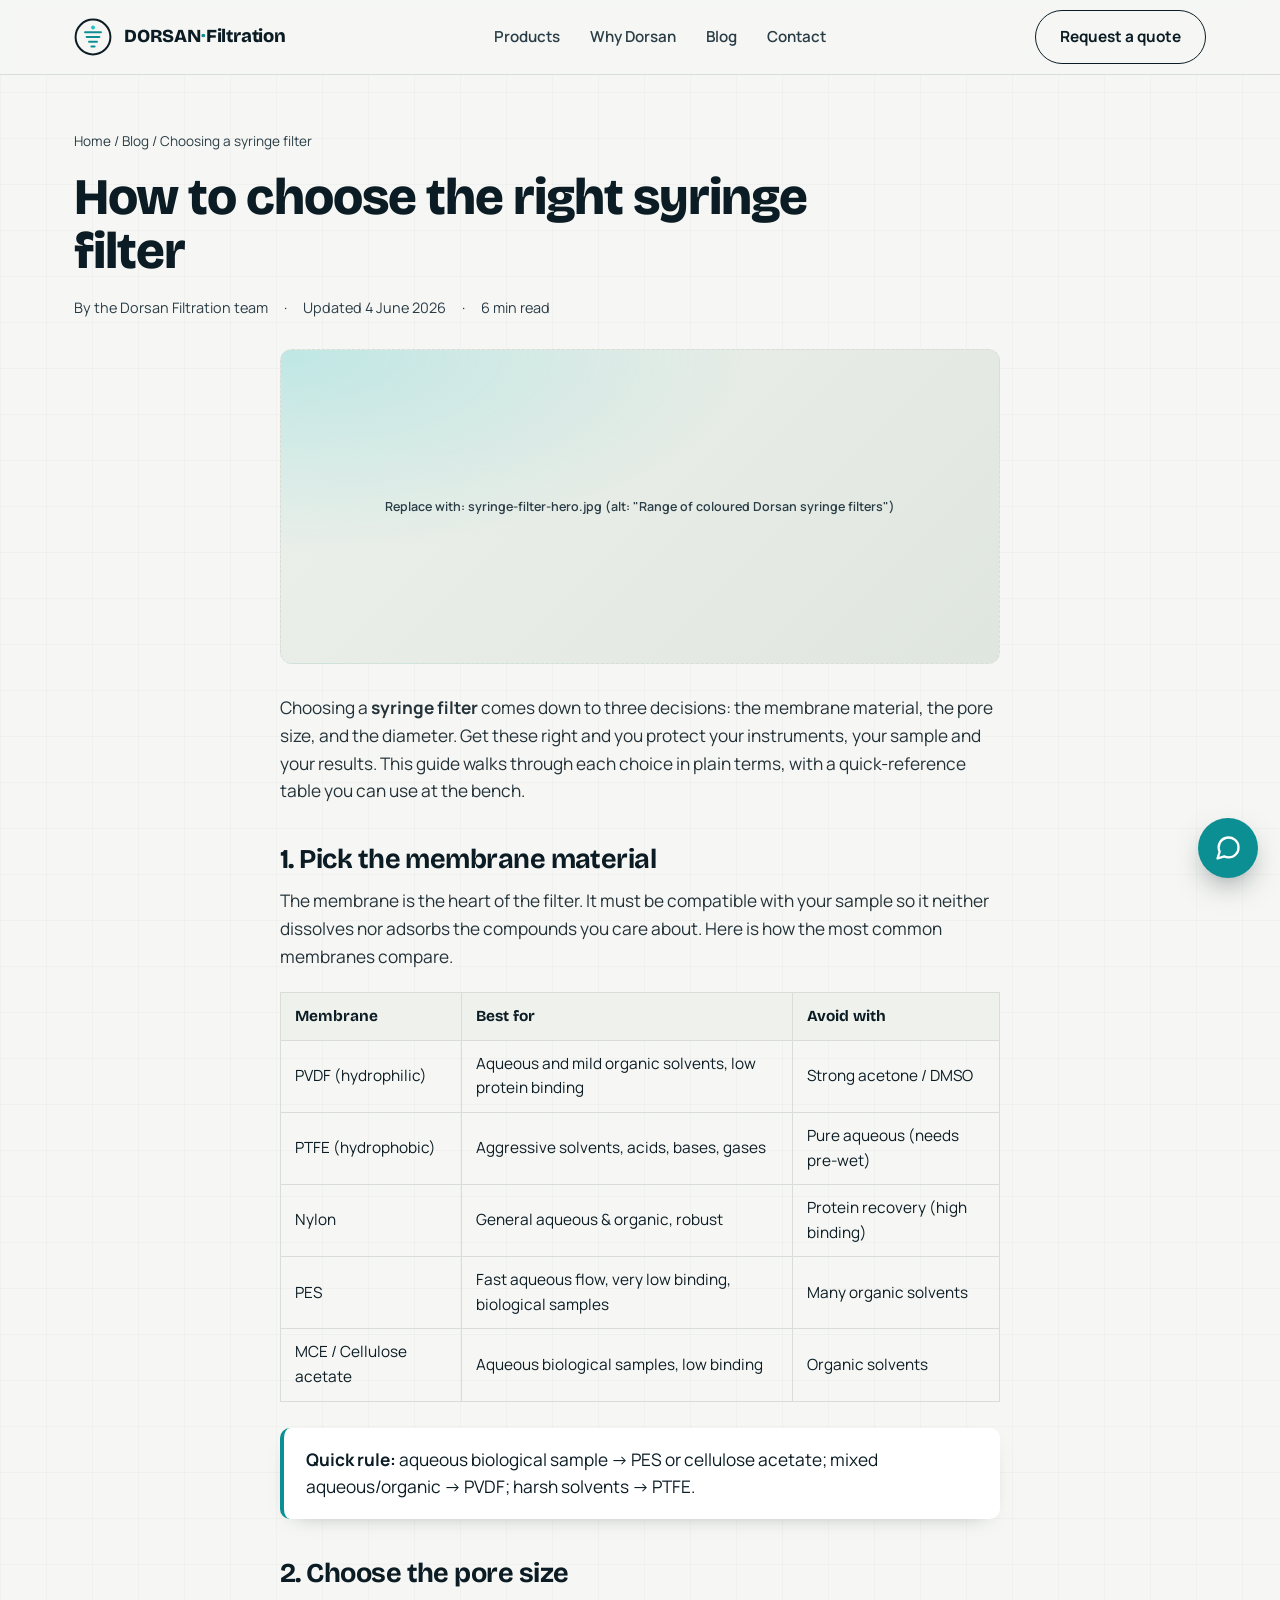
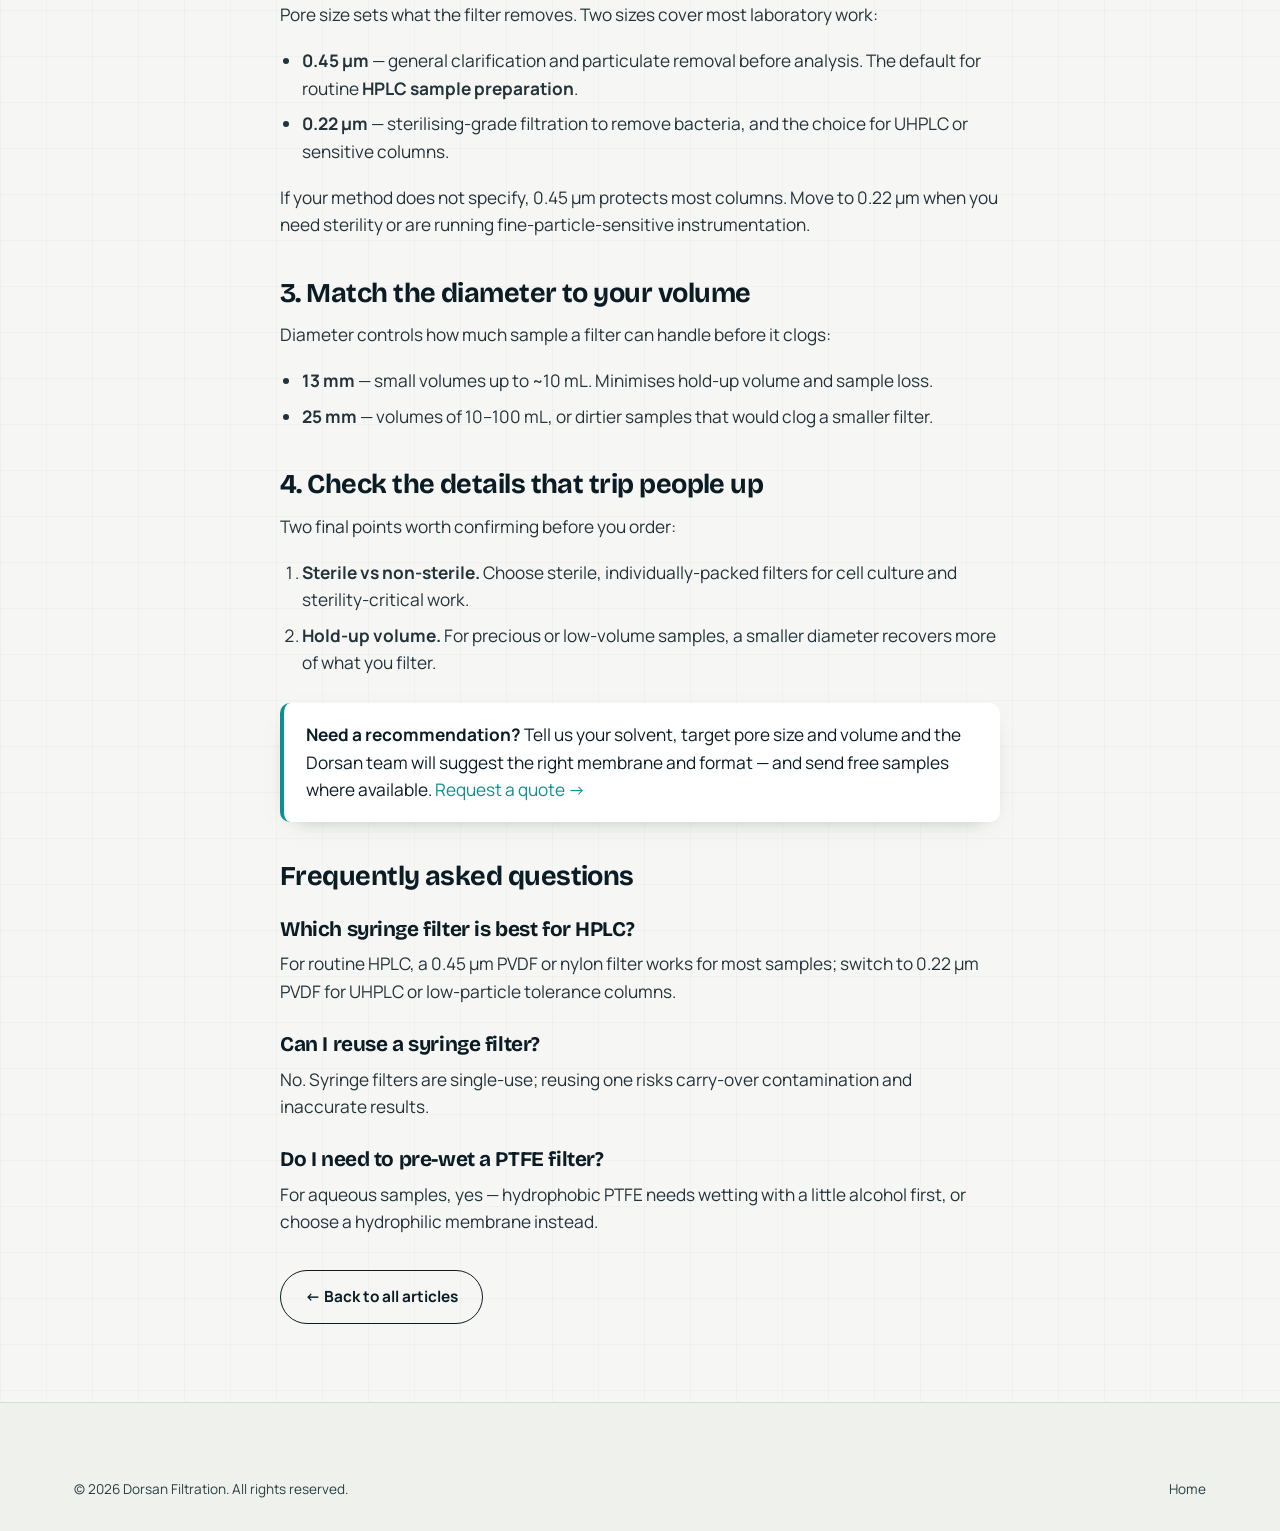
==== blog/syringe-filter-guide.html @ 595bf6bd "Initial website deployment" ====
<!DOCTYPE html>
<html lang="en">
<head>
  <meta charset="UTF-8" />
  <meta name="viewport" content="width=device-width, initial-scale=1.0" />

  <!-- ====== SEO: target keyword "how to choose a syringe filter" ====== -->
  <title>How to Choose the Right Syringe Filter (Membrane, Pore Size, Diameter) | Dorsan</title>
  <meta name="description" content="A practical guide to choosing a syringe filter: compare PVDF, PTFE, nylon and PES membranes, pick 0.22 µm or 0.45 µm pore size, and match diameter to sample volume for HPLC and lab use." />
  <meta name="keywords" content="how to choose a syringe filter, syringe filter pore size, PVDF syringe filter, PTFE syringe filter, 0.22 micron syringe filter, HPLC syringe filter, syringe filter diameter" />
  <link rel="canonical" href="https://www.dorsanfiltration.com/blog/syringe-filter-guide/" />
  <meta name="robots" content="index, follow" />

  <meta property="og:type" content="article" />
  <meta property="og:title" content="How to Choose the Right Syringe Filter" />
  <meta property="og:description" content="Compare membranes, pick a pore size and match diameter to sample volume." />
  <meta property="og:url" content="https://www.dorsanfiltration.com/blog/syringe-filter-guide/" />
  <meta property="og:image" content="https://www.dorsanfiltration.com/assets/syringe-filter-guide.jpg" />

  <link rel="stylesheet" href="../styles.css" />

  <!-- ====== STRUCTURED DATA: Article + Breadcrumb ====== -->
  <script type="application/ld+json">
  {
    "@context": "https://schema.org",
    "@type": "BlogPosting",
    "headline": "How to Choose the Right Syringe Filter",
    "description": "A practical guide to choosing a syringe filter by membrane material, pore size and diameter.",
    "image": "https://www.dorsanfiltration.com/assets/syringe-filter-guide.jpg",
    "author": { "@type": "Organization", "name": "Dorsan Filtration" },
    "publisher": {
      "@type": "Organization",
      "name": "Dorsan Filtration",
      "logo": { "@type": "ImageObject", "url": "https://www.dorsanfiltration.com/assets/logo.png" }
    },
    "datePublished": "2026-06-04",
    "dateModified": "2026-06-04",
    "mainEntityOfPage": "https://www.dorsanfiltration.com/blog/syringe-filter-guide/"
  }
  </script>
</head>
<body>
  <header class="site-header">
    <div class="wrap nav">
      <a class="brand" href="../index.html" aria-label="Dorsan Filtration home">
        <svg viewBox="0 0 48 48" fill="none" xmlns="http://www.w3.org/2000/svg" aria-hidden="true">
          <circle cx="24" cy="24" r="22" stroke="#0c1c24" stroke-width="2.5"/>
          <path d="M14 18h20M16 24h16M19 30h10M22 36h4" stroke="#0c8f93" stroke-width="2.6" stroke-linecap="round"/>
          <circle cx="24" cy="12" r="2.4" fill="#18c3c9"/>
        </svg>
        <span class="brand-name">DORSAN<span>·</span>Filtration</span>
      </a>
      <nav class="nav-links" aria-label="Primary">
        <a href="../index.html#products">Products</a>
        <a href="../index.html#why">Why Dorsan</a>
        <a href="index.html">Blog</a>
        <a href="../index.html#contact">Contact</a>
      </nav>
      <div class="nav-cta"><a class="btn btn--ghost" href="../index.html#contact">Request a quote</a></div>
    </div>
  </header>

  <article>
    <div class="article-hero">
      <div class="wrap">
        <nav class="breadcrumb" aria-label="Breadcrumb">
          <a href="../index.html">Home</a> / <a href="index.html">Blog</a> / Choosing a syringe filter
        </nav>
        <h1>How to choose the right syringe filter</h1>
        <div class="article-meta">
          <span>By the Dorsan Filtration team</span>
          <span>·</span>
          <span>Updated 4 June 2026</span>
          <span>·</span>
          <span>6 min read</span>
        </div>
      </div>
    </div>

    <div class="wrap">
      <div class="imgph" style="max-width:720px;margin:0 auto;aspect-ratio:16/7">Replace with: syringe-filter-hero.jpg (alt: "Range of coloured Dorsan syringe filters")</div>
    </div>

    <div class="wrap">
      <div class="article-body">
        <p>Choosing a <strong>syringe filter</strong> comes down to three decisions: the membrane material, the pore size, and the diameter. Get these right and you protect your instruments, your sample and your results. This guide walks through each choice in plain terms, with a quick-reference table you can use at the bench.</p>

        <h2>1. Pick the membrane material</h2>
        <p>The membrane is the heart of the filter. It must be compatible with your sample so it neither dissolves nor adsorbs the compounds you care about. Here is how the most common membranes compare.</p>

        <table>
          <thead>
            <tr><th>Membrane</th><th>Best for</th><th>Avoid with</th></tr>
          </thead>
          <tbody>
            <tr><td>PVDF (hydrophilic)</td><td>Aqueous and mild organic solvents, low protein binding</td><td>Strong acetone / DMSO</td></tr>
            <tr><td>PTFE (hydrophobic)</td><td>Aggressive solvents, acids, bases, gases</td><td>Pure aqueous (needs pre-wet)</td></tr>
            <tr><td>Nylon</td><td>General aqueous &amp; organic, robust</td><td>Protein recovery (high binding)</td></tr>
            <tr><td>PES</td><td>Fast aqueous flow, very low binding, biological samples</td><td>Many organic solvents</td></tr>
            <tr><td>MCE / Cellulose acetate</td><td>Aqueous biological samples, low binding</td><td>Organic solvents</td></tr>
          </tbody>
        </table>

        <div class="callout">
          <strong>Quick rule:</strong> aqueous biological sample → PES or cellulose acetate; mixed aqueous/organic → PVDF; harsh solvents → PTFE.
        </div>

        <h2>2. Choose the pore size</h2>
        <p>Pore size sets what the filter removes. Two sizes cover most laboratory work:</p>
        <ul>
          <li><strong>0.45 µm</strong> — general clarification and particulate removal before analysis. The default for routine <strong>HPLC sample preparation</strong>.</li>
          <li><strong>0.22 µm</strong> — sterilising-grade filtration to remove bacteria, and the choice for UHPLC or sensitive columns.</li>
        </ul>
        <p>If your method does not specify, 0.45 µm protects most columns. Move to 0.22 µm when you need sterility or are running fine-particle-sensitive instrumentation.</p>

        <h2>3. Match the diameter to your volume</h2>
        <p>Diameter controls how much sample a filter can handle before it clogs:</p>
        <ul>
          <li><strong>13 mm</strong> — small volumes up to ~10 mL. Minimises hold-up volume and sample loss.</li>
          <li><strong>25 mm</strong> — volumes of 10–100 mL, or dirtier samples that would clog a smaller filter.</li>
        </ul>

        <h2>4. Check the details that trip people up</h2>
        <p>Two final points worth confirming before you order:</p>
        <ol>
          <li><strong>Sterile vs non-sterile.</strong> Choose sterile, individually-packed filters for cell culture and sterility-critical work.</li>
          <li><strong>Hold-up volume.</strong> For precious or low-volume samples, a smaller diameter recovers more of what you filter.</li>
        </ol>

        <div class="callout">
          <strong>Need a recommendation?</strong> Tell us your solvent, target pore size and volume and the Dorsan team will suggest the right membrane and format — and send free samples where available. <a class="accent" href="../index.html#contact">Request a quote →</a>
        </div>

        <h2>Frequently asked questions</h2>
        <h3>Which syringe filter is best for HPLC?</h3>
        <p>For routine HPLC, a 0.45 µm PVDF or nylon filter works for most samples; switch to 0.22 µm PVDF for UHPLC or low-particle tolerance columns.</p>
        <h3>Can I reuse a syringe filter?</h3>
        <p>No. Syringe filters are single-use; reusing one risks carry-over contamination and inaccurate results.</p>
        <h3>Do I need to pre-wet a PTFE filter?</h3>
        <p>For aqueous samples, yes — hydrophobic PTFE needs wetting with a little alcohol first, or choose a hydrophilic membrane instead.</p>

        <p style="margin-top:34px"><a class="btn btn--ghost" href="index.html">← Back to all articles</a></p>
      </div>
    </div>
  </article>

  <footer class="site-footer">
    <div class="wrap">
      <div class="footer-bottom" style="border-top:none;margin-top:0">
        <span>© 2026 Dorsan Filtration. All rights reserved.</span>
        <a href="../index.html">Home</a>
      </div>
    </div>
  </footer>
  <script src="../chatbot.js"></script>
</body>
</html>
---- styles.css ----
/* ============================================================
   DORSAN FILTRATION — shared styles
   Aesthetic: refined industrial / laboratory precision
   ============================================================ */

@import url('https://fonts.googleapis.com/css2?family=Bricolage+Grotesque:opsz,wght@12..96,400;12..96,600;12..96,700;12..96,800&family=Manrope:wght@400;500;600;700&display=swap');

:root {
  --ink: #0c1c24;
  --ink-soft: #2a3d46;
  --paper: #f6f7f4;
  --paper-2: #eef1ec;
  --line: #d8ddd6;
  --teal: #0c8f93;
  --teal-deep: #0a6f72;
  --cyan: #18c3c9;
  --coral: #e0573f;
  --white: #ffffff;
  --shadow: 0 18px 40px -22px rgba(12, 28, 36, 0.45);
  --shadow-sm: 0 8px 22px -16px rgba(12, 28, 36, 0.5);
  --radius: 16px;
  --maxw: 1180px;
  --display: 'Bricolage Grotesque', sans-serif;
  --body: 'Manrope', sans-serif;
}

* { box-sizing: border-box; margin: 0; padding: 0; }
html { scroll-behavior: smooth; }

body {
  font-family: var(--body);
  color: var(--ink);
  background: var(--paper);
  line-height: 1.6;
  -webkit-font-smoothing: antialiased;
  /* faint technical grid texture */
  background-image:
    linear-gradient(rgba(12,28,36,0.025) 1px, transparent 1px),
    linear-gradient(90deg, rgba(12,28,36,0.025) 1px, transparent 1px);
  background-size: 46px 46px;
}

h1, h2, h3, h4 { font-family: var(--display); line-height: 1.05; font-weight: 700; letter-spacing: -0.02em; }
a { color: inherit; text-decoration: none; }
img { max-width: 100%; display: block; }

.wrap { max-width: var(--maxw); margin: 0 auto; padding: 0 24px; }
.accent { color: var(--teal); }

/* ---------- buttons ---------- */
.btn {
  display: inline-flex; align-items: center; gap: 9px;
  font-weight: 700; font-family: var(--body);
  padding: 14px 24px; border-radius: 999px;
  border: 1.5px solid var(--ink); background: var(--ink); color: var(--paper);
  transition: transform .25s ease, box-shadow .25s ease, background .25s ease;
  cursor: pointer; font-size: 0.96rem;
}
.btn:hover { transform: translateY(-2px); box-shadow: var(--shadow-sm); background: var(--teal-deep); border-color: var(--teal-deep); }
.btn--ghost { background: transparent; color: var(--ink); }
.btn--ghost:hover { background: var(--ink); color: var(--paper); }

/* ---------- header ---------- */
.site-header {
  position: sticky; top: 0; z-index: 50;
  backdrop-filter: blur(10px);
  background: rgba(246,247,244,0.82);
  border-bottom: 1px solid var(--line);
}
.nav { display: flex; align-items: center; justify-content: space-between; height: 74px; }
.brand { display: flex; align-items: center; gap: 12px; }
.brand svg { width: 38px; height: 38px; }
.brand-name { font-family: var(--display); font-weight: 800; font-size: 1.15rem; letter-spacing: -0.01em; }
.brand-name span { color: var(--teal); }
.nav-links { display: flex; align-items: center; gap: 30px; }
.nav-links a { font-weight: 600; font-size: 0.95rem; color: var(--ink-soft); transition: color .2s; }
.nav-links a:hover { color: var(--teal); }
.nav-cta { display: flex; gap: 10px; }
.burger { display: none; background: none; border: 0; cursor: pointer; }

/* ---------- hero ---------- */
.hero { padding: 86px 0 70px; position: relative; overflow: hidden; }
.hero-grid { display: grid; grid-template-columns: 1.05fr 0.95fr; gap: 50px; align-items: center; }
.eyebrow {
  display: inline-flex; align-items: center; gap: 8px;
  font-weight: 700; font-size: 0.78rem; letter-spacing: 0.14em; text-transform: uppercase;
  color: var(--teal-deep); background: var(--paper-2); border: 1px solid var(--line);
  padding: 7px 14px; border-radius: 999px; margin-bottom: 22px;
}
.hero h1 { font-size: clamp(2.5rem, 5.4vw, 4.2rem); font-weight: 800; }
.hero h1 em { font-style: normal; color: var(--teal); }
.hero p.lead { font-size: 1.18rem; color: var(--ink-soft); max-width: 30em; margin: 22px 0 30px; }
.hero-actions { display: flex; gap: 14px; flex-wrap: wrap; }
.hero-stats { display: flex; gap: 34px; margin-top: 44px; }
.hero-stats .stat strong { font-family: var(--display); font-size: 1.9rem; display: block; }
.hero-stats .stat span { font-size: 0.85rem; color: var(--ink-soft); }

.hero-visual { position: relative; aspect-ratio: 1/1; }
.hero-visual svg { width: 100%; height: 100%; }

/* ---------- sections ---------- */
section { padding: 80px 0; }
.section-head { max-width: 38em; margin-bottom: 46px; }
.section-head h2 { font-size: clamp(1.9rem, 3.6vw, 2.9rem); }
.section-head p { color: var(--ink-soft); font-size: 1.08rem; margin-top: 14px; }

/* ---------- product grid ---------- */
.products { background: var(--white); border-top: 1px solid var(--line); border-bottom: 1px solid var(--line); }
.product-grid { display: grid; grid-template-columns: repeat(3, 1fr); gap: 22px; }
.card {
  background: var(--paper); border: 1px solid var(--line); border-radius: var(--radius);
  padding: 28px; transition: transform .3s ease, box-shadow .3s ease, border-color .3s;
  position: relative; overflow: hidden;
}
.card:hover { transform: translateY(-6px); box-shadow: var(--shadow); border-color: var(--teal); }
.card .ico { width: 46px; height: 46px; margin-bottom: 18px; color: var(--teal); }
.card h3 { font-size: 1.28rem; margin-bottom: 10px; }
.card p { color: var(--ink-soft); font-size: 0.97rem; }
.card .tags { margin-top: 16px; display: flex; flex-wrap: wrap; gap: 7px; }
.tag { font-size: 0.74rem; font-weight: 600; color: var(--teal-deep); background: var(--paper-2); border: 1px solid var(--line); padding: 4px 10px; border-radius: 999px; }

/* image placeholder helper */
.imgph {
  width: 100%; aspect-ratio: 16/10; border-radius: 12px; margin-bottom: 18px;
  background:
    radial-gradient(120% 120% at 0% 0%, rgba(24,195,201,0.22), transparent 55%),
    linear-gradient(135deg, var(--paper-2), #dfe6df);
  border: 1px dashed var(--line); display: grid; place-items: center;
  color: var(--ink-soft); font-size: 0.78rem; font-weight: 600; text-align: center; padding: 10px;
}

/* ---------- why strip ---------- */
.why { background: var(--ink); color: var(--paper); }
.why .section-head h2 { color: var(--paper); }
.why .section-head p { color: #aebcc1; }
.why-grid { display: grid; grid-template-columns: repeat(4, 1fr); gap: 26px; }
.why-item strong { font-family: var(--display); font-size: 2.4rem; color: var(--cyan); display: block; }
.why-item span { color: #aebcc1; font-size: 0.95rem; }

/* ---------- blog cards ---------- */
.blog-grid { display: grid; grid-template-columns: repeat(3, 1fr); gap: 24px; }
.post-card {
  background: var(--white); border: 1px solid var(--line); border-radius: var(--radius);
  overflow: hidden; display: flex; flex-direction: column; transition: transform .3s, box-shadow .3s;
}
.post-card:hover { transform: translateY(-5px); box-shadow: var(--shadow); }
.post-card .imgph { border-radius: 0; aspect-ratio: 16/9; margin: 0; border: none; border-bottom: 1px solid var(--line); }
.post-card .body { padding: 22px; display: flex; flex-direction: column; gap: 10px; flex: 1; }
.post-meta { font-size: 0.78rem; color: var(--teal-deep); font-weight: 700; letter-spacing: 0.04em; text-transform: uppercase; }
.post-card h3 { font-size: 1.22rem; }
.post-card p { color: var(--ink-soft); font-size: 0.94rem; flex: 1; }
.read-more { font-weight: 700; color: var(--teal); font-size: 0.92rem; }

/* ---------- CTA / contact ---------- */
.cta { background: var(--white); border-top: 1px solid var(--line); }
.cta-box {
  background: var(--ink); color: var(--paper); border-radius: 24px; padding: 56px;
  display: grid; grid-template-columns: 1.2fr 0.8fr; gap: 34px; align-items: center;
}
.cta-box h2 { color: var(--paper); font-size: clamp(1.8rem, 3.4vw, 2.6rem); }
.cta-box p { color: #aebcc1; margin-top: 12px; }
.cta-box .btn { background: var(--cyan); border-color: var(--cyan); color: var(--ink); }
.cta-box .btn:hover { background: var(--white); border-color: var(--white); }

/* ---------- footer ---------- */
.site-footer { background: var(--paper-2); border-top: 1px solid var(--line); padding: 56px 0 30px; }
.footer-grid { display: grid; grid-template-columns: 1.6fr 1fr 1fr 1fr; gap: 30px; }
.footer-grid h4 { font-family: var(--body); font-size: 0.82rem; text-transform: uppercase; letter-spacing: 0.1em; color: var(--ink-soft); margin-bottom: 14px; }
.footer-grid a { display: block; color: var(--ink-soft); font-size: 0.94rem; padding: 4px 0; transition: color .2s; }
.footer-grid a:hover { color: var(--teal); }
.footer-bottom { margin-top: 40px; padding-top: 20px; border-top: 1px solid var(--line); display: flex; justify-content: space-between; flex-wrap: wrap; gap: 12px; font-size: 0.85rem; color: var(--ink-soft); }

/* ---------- article ---------- */
.article-hero { padding: 56px 0 30px; }
.breadcrumb { font-size: 0.85rem; color: var(--ink-soft); margin-bottom: 18px; }
.breadcrumb a:hover { color: var(--teal); }
.article-hero h1 { font-size: clamp(2rem, 4.4vw, 3.2rem); font-weight: 800; max-width: 16em; }
.article-meta { display: flex; gap: 16px; align-items: center; margin-top: 18px; color: var(--ink-soft); font-size: 0.9rem; }
.article-body { max-width: 720px; margin: 0 auto; padding: 30px 0 60px; font-size: 1.08rem; }
.article-body h2 { font-size: 1.7rem; margin: 40px 0 14px; }
.article-body h3 { font-size: 1.3rem; margin: 28px 0 10px; }
.article-body p { margin-bottom: 18px; color: #243239; }
.article-body ul, .article-body ol { margin: 0 0 18px 22px; color: #243239; }
.article-body li { margin-bottom: 8px; }
.article-body .callout { background: var(--white); border-left: 4px solid var(--teal); border-radius: 10px; padding: 18px 22px; margin: 26px 0; box-shadow: var(--shadow-sm); }
.article-body table { width: 100%; border-collapse: collapse; margin: 22px 0; font-size: 0.96rem; }
.article-body th, .article-body td { border: 1px solid var(--line); padding: 11px 14px; text-align: left; }
.article-body th { background: var(--paper-2); font-family: var(--display); }

/* ---------- reveal animation ---------- */
.reveal { opacity: 0; transform: translateY(22px); transition: opacity .7s ease, transform .7s ease; }
.reveal.in { opacity: 1; transform: none; }

/* ---------- responsive ---------- */
@media (max-width: 920px) {
  .hero-grid { grid-template-columns: 1fr; }
  .hero-visual { max-width: 420px; order: -1; }
  .product-grid, .blog-grid { grid-template-columns: 1fr 1fr; }
  .why-grid { grid-template-columns: 1fr 1fr; }
  .footer-grid { grid-template-columns: 1fr 1fr; }
  .cta-box { grid-template-columns: 1fr; padding: 38px; }
}
@media (max-width: 620px) {
  .nav-links { display: none; }
  .burger { display: block; }
  .product-grid, .blog-grid, .why-grid { grid-template-columns: 1fr; }
  .hero-stats { gap: 22px; }
  .footer-grid { grid-template-columns: 1fr; }
}

/* ---------- product/blog images (local images/ folder) ---------- */
.prod-img {
  width: 100%; aspect-ratio: 16/10; object-fit: cover;
  border-radius: 12px; margin-bottom: 18px; display: block;
  background: var(--paper-2);
}
.post-card .prod-img { border-radius: 0; aspect-ratio: 16/9; margin: 0; border-bottom: 1px solid var(--line); }
/* graceful fallback if an image file is missing */
.prod-img.noimg {
  min-height: 150px; border: 1px dashed var(--line);
  background:
    radial-gradient(120% 120% at 0% 0%, rgba(24,195,201,0.18), transparent 55%),
    linear-gradient(135deg, var(--paper-2), #dfe6df);
}
.prod-img.noimg::after { content: "image coming soon"; }
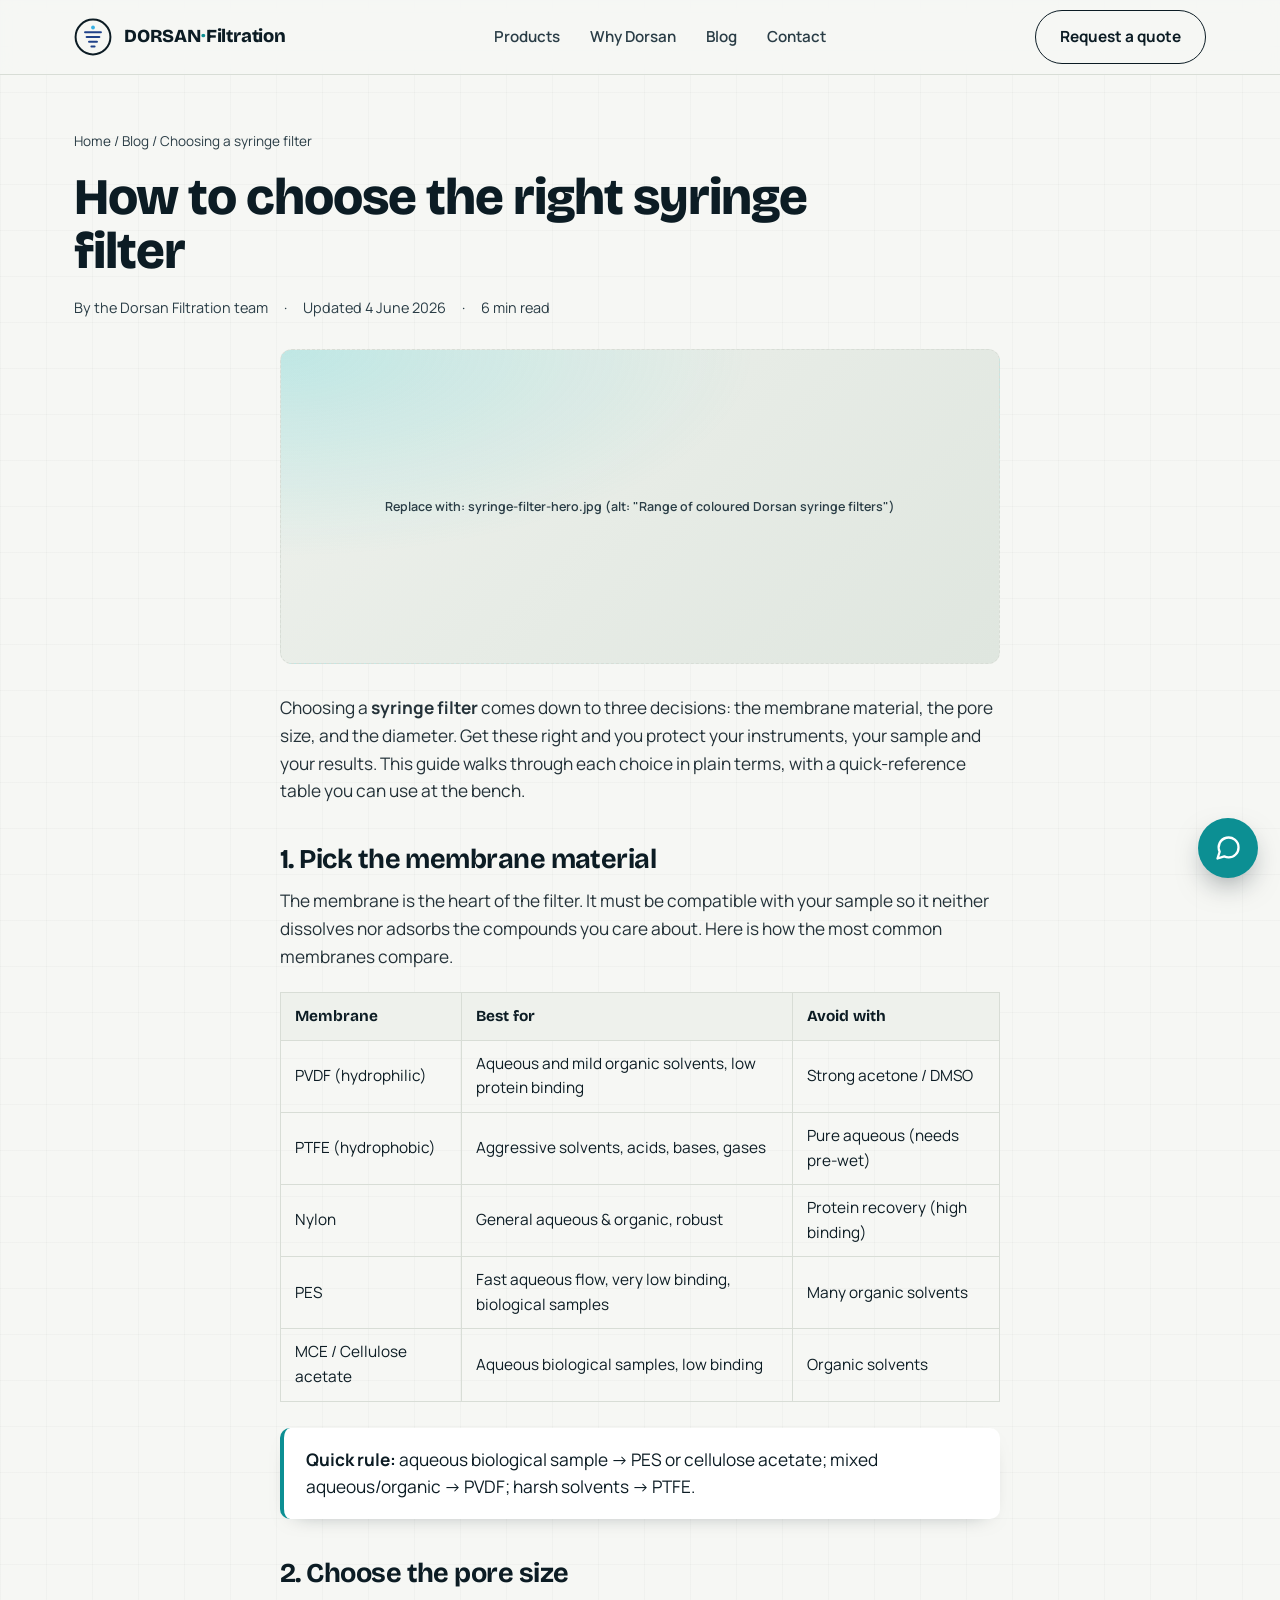
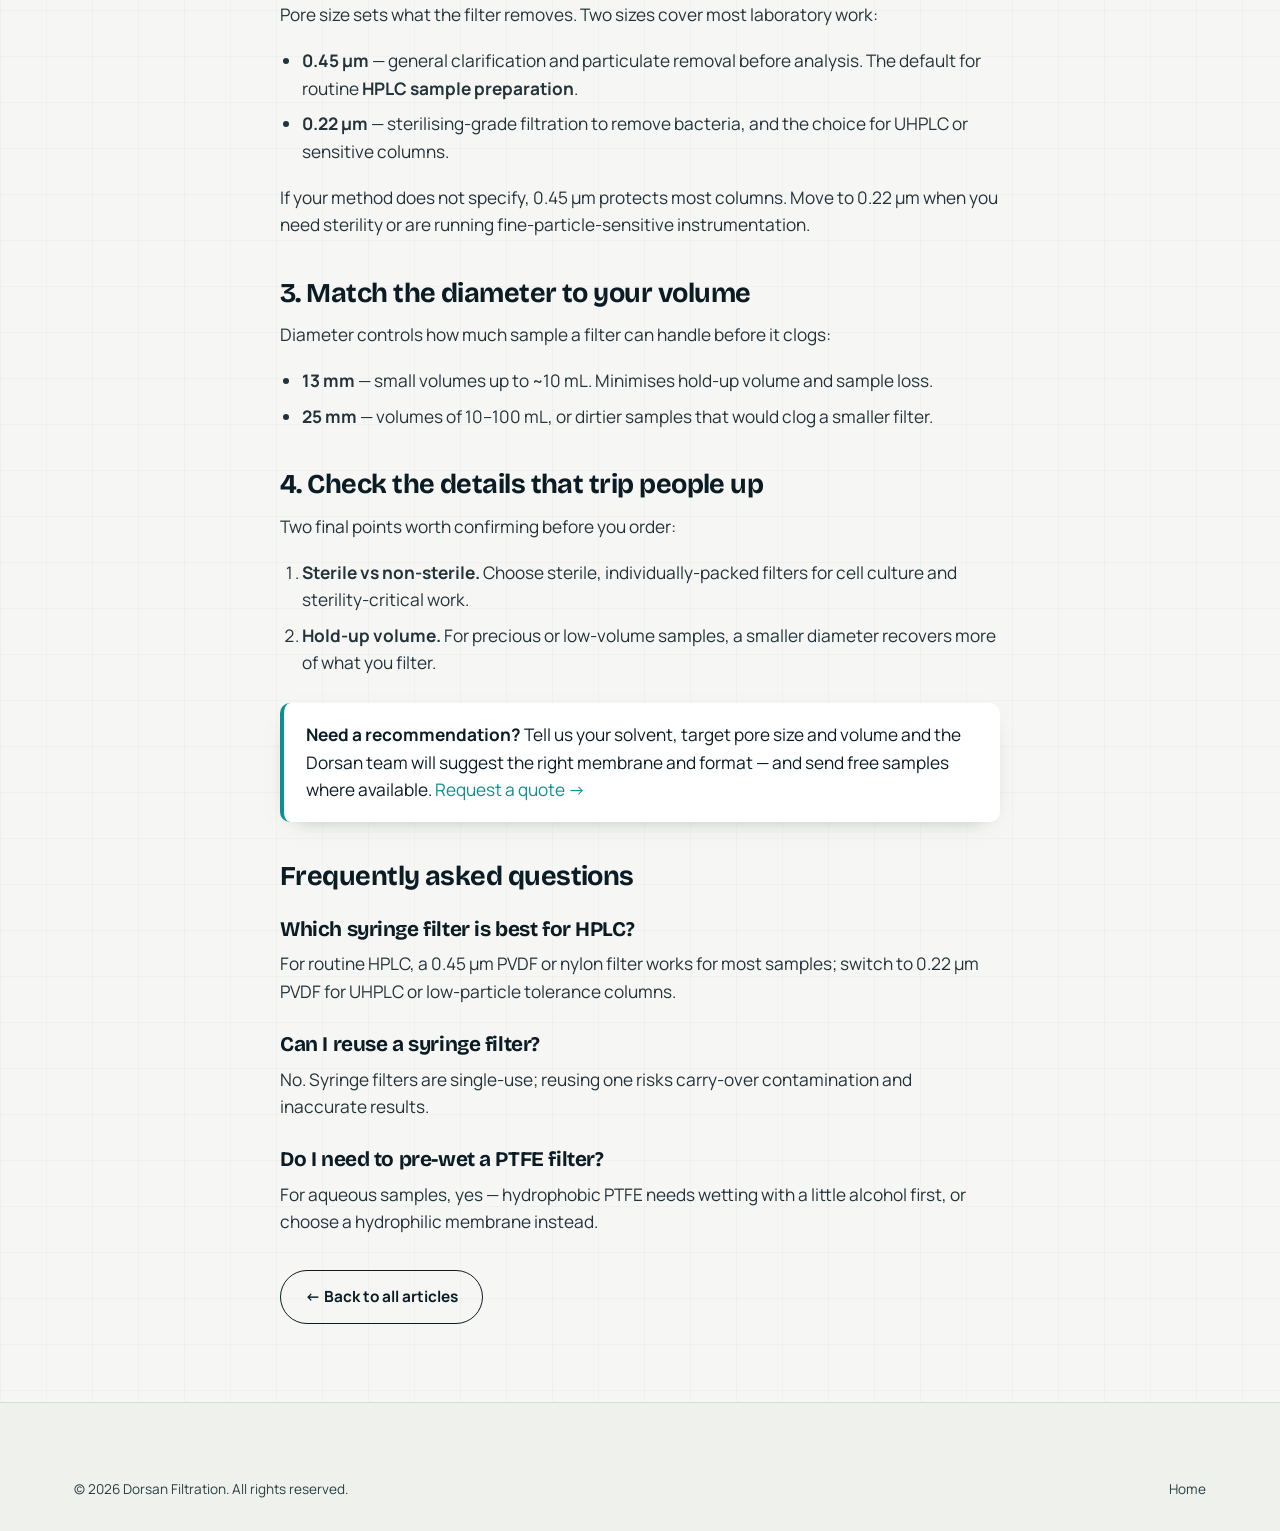
==== commit 8ca6d9ad: "Updated website content" ====
--- a/blog/syringe-filter-guide.html
+++ b/blog/syringe-filter-guide.html
@@ -45,8 +45,8 @@
       <a class="brand" href="../index.html" aria-label="Dorsan Filtration home">
         <svg viewBox="0 0 48 48" fill="none" xmlns="http://www.w3.org/2000/svg" aria-hidden="true">
           <circle cx="24" cy="24" r="22" stroke="#0c1c24" stroke-width="2.5"/>
-          <path d="M14 18h20M16 24h16M19 30h10M22 36h4" stroke="#0c8f93" stroke-width="2.6" stroke-linecap="round"/>
-          <circle cx="24" cy="12" r="2.4" fill="#18c3c9"/>
+          <path d="M14 18h20M16 24h16M19 30h10M22 36h4" stroke="#204289" stroke-width="2.6" stroke-linecap="round"/>
+          <circle cx="24" cy="12" r="2.4" fill="#37B0E3"/>
         </svg>
         <span class="brand-name">DORSAN<span>·</span>Filtration</span>
       </a>
